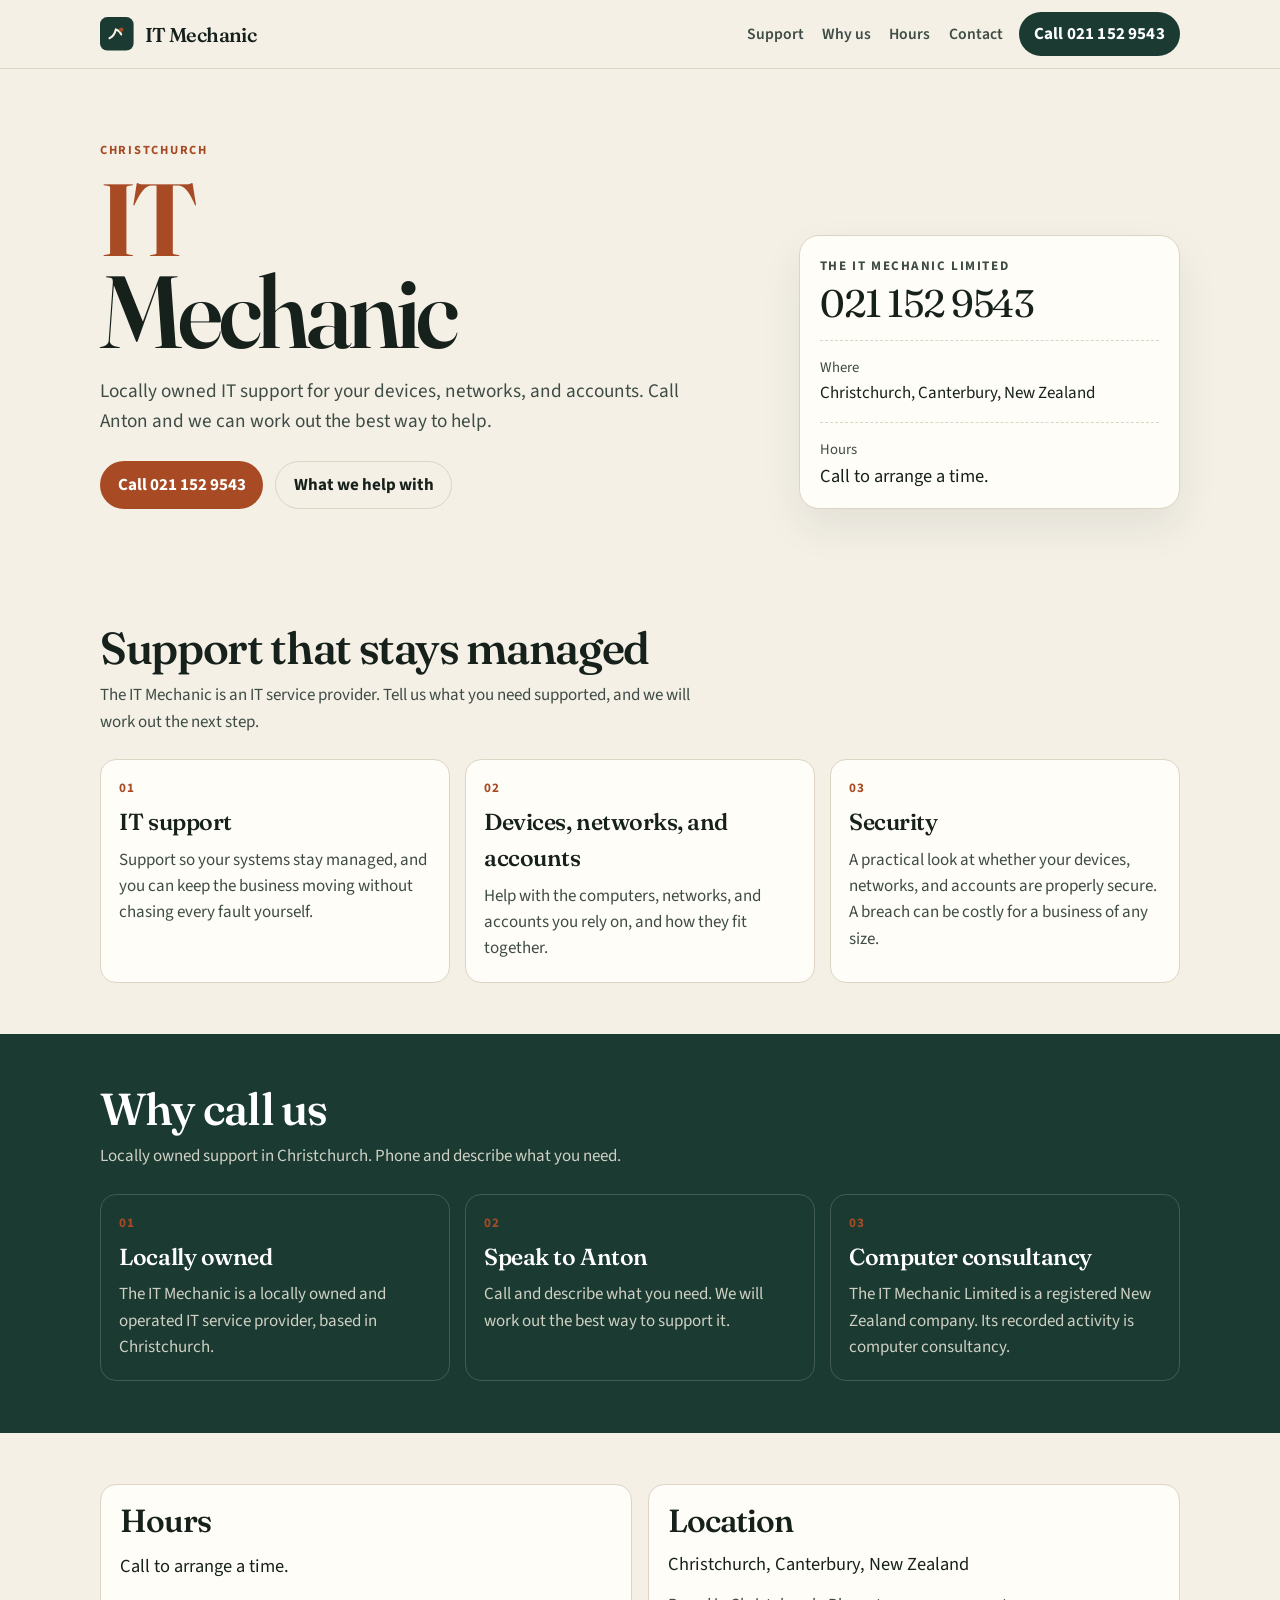
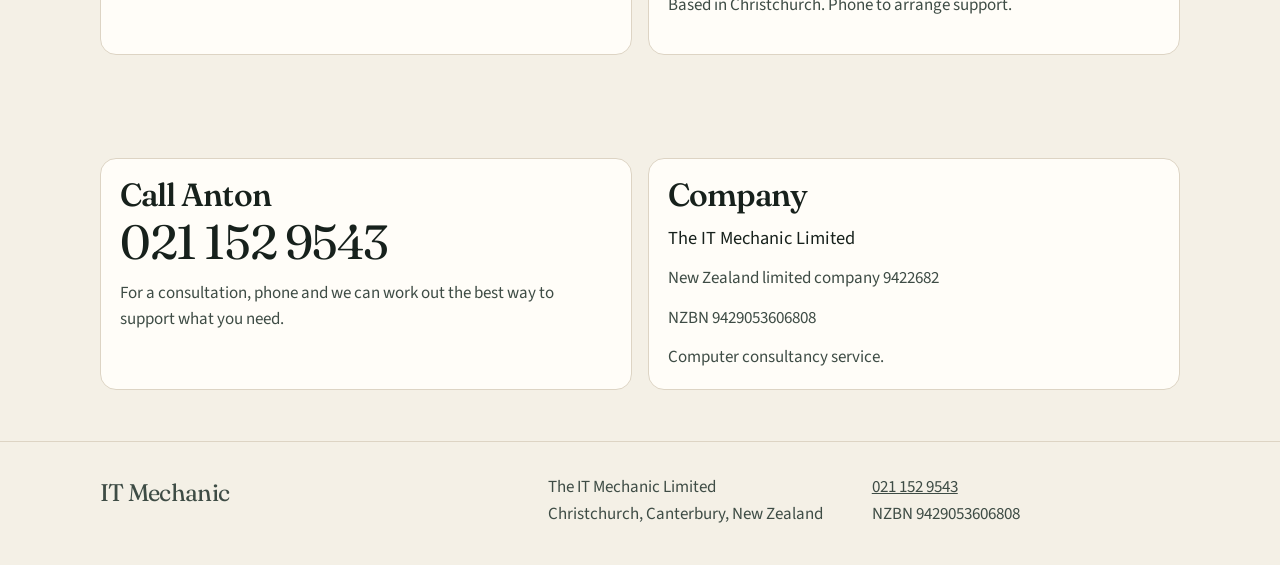
==== it-mechanic/index.html @ 21b5606f "Add a one-page site for The IT Mechanic Limited. The page is for the Christchurch company on the Com" ====
<!DOCTYPE html>
<html lang="en-NZ">
<head>
  <meta charset="utf-8">
  <meta name="viewport" content="width=device-width, initial-scale=1">
  <title>IT Mechanic | IT support in Christchurch</title>
  <meta name="description" content="IT Mechanic is a locally owned IT service provider in Christchurch. Computer consultancy for devices, networks, and accounts. Call 021 152 9543.">
  <link rel="canonical" href="https://itmech.nz/">
  <meta name="theme-color" content="#1b3a32">
  <link rel="icon" href="favicon.svg" type="image/svg+xml">
  <link rel="preconnect" href="https://fonts.googleapis.com">
  <link rel="preconnect" href="https://fonts.gstatic.com" crossorigin>
  <link href="https://fonts.googleapis.com/css2?family=Fraunces:opsz,wght@9..144,560;9..144,650&family=Source+Sans+3:wght@400;600;700&display=swap" rel="stylesheet">
  <link rel="stylesheet" href="css/styles.css">
  <script type="application/ld+json" id="site-jsonld">
  {
    "@context": "https://schema.org",
    "@type": "ProfessionalService",
    "name": "IT Mechanic",
    "legalName": "The IT Mechanic Limited",
    "telephone": "+64211529543",
    "areaServed": "Christchurch",
    "address": {
      "@type": "PostalAddress",
      "addressLocality": "Christchurch",
      "addressRegion": "Canterbury",
      "addressCountry": "NZ"
    },
    "identifier": "9429053606808",
    "url": "https://itmech.nz/"
  }
  </script>
</head>
<body>
  <a class="skip" href="#main">Skip to content</a>
  <header class="site-header">
    <div class="wrap header-inner">
      <a class="brand" href="#top">
        <svg class="mark" viewBox="0 0 64 64" aria-hidden="true">
          <rect width="64" height="64" rx="14" fill="#1b3a32"/>
          <path d="M18 40.5c6.2-2.2 10.2-8.2 12.2-16.5 4.8 1.2 8.2 4.6 10.2 9.2" fill="none" stroke="#f4f0e6" stroke-width="4" stroke-linecap="round"/>
          <circle cx="40.5" cy="24" r="4.2" fill="#a84b24"/>
        </svg>
        <span data-field="name">IT Mechanic</span>
      </a>
      <nav class="nav" aria-label="Page">
        <a href="#support">Support</a>
        <a href="#why">Why us</a>
        <a href="#visit">Hours</a>
        <a href="#contact">Contact</a>
      </nav>
      <a class="call" data-field="phone-link" data-label="Call" href="tel:+64211529543">Call 021 152 9543</a>
    </div>
  </header>

  <main id="main">
    <section class="hero" id="top">
      <div class="wrap hero-grid">
        <div>
          <p class="eyebrow" data-field="city">Christchurch</p>
          <h1><span>IT</span> Mechanic</h1>
          <p class="lede">Locally owned IT support for your devices, networks, and accounts. Call <span data-field="contact">Anton</span> and we can work out the best way to help.</p>
          <div class="hero-actions">
            <a class="btn btn-solid" data-field="phone-link" data-label="Call" href="tel:+64211529543">Call 021 152 9543</a>
            <a class="btn btn-ghost" href="#support">What we help with</a>
          </div>
        </div>
        <aside class="ticket" aria-label="Contact card">
          <p class="ticket-kicker" data-field="legal">The IT Mechanic Limited</p>
          <a class="ticket-phone" data-field="phone-link" href="tel:+64211529543">021 152 9543</a>
          <hr>
          <p class="ticket-label">Where</p>
          <p data-field="city-line">Christchurch, Canterbury, New Zealand</p>
          <hr>
          <p class="ticket-label">Hours</p>
          <p class="status" data-field="open-status" hidden></p>
          <p class="hours-note" data-field="hours-note">Call to arrange a time.</p>
        </aside>
      </div>
    </section>

    <section id="support">
      <div class="wrap">
        <div class="section-head">
          <h2>Support that stays managed</h2>
          <p>The IT Mechanic is an IT service provider. Tell us what you need supported, and we will work out the next step.</p>
        </div>
        <div class="cards" data-list="services"></div>
      </div>
    </section>

    <section class="band" id="why">
      <div class="wrap">
        <div class="section-head">
          <h2>Why call us</h2>
          <p>Locally owned support in Christchurch. Phone and describe what you need.</p>
        </div>
        <div class="reasons" data-list="reasons"></div>
      </div>
    </section>

    <section id="visit">
      <div class="wrap visit-grid">
        <article class="panel">
          <h2>Hours</h2>
          <p class="hours-note" data-field="hours-note">Call to arrange a time.</p>
          <dl class="hours" data-list="hours" hidden></dl>
        </article>
        <article class="panel">
          <h2>Location</h2>
          <p class="address" data-field="city-line">Christchurch, Canterbury, New Zealand</p>
          <p class="address" data-block="street" hidden><span data-field="street"></span></p>
          <p class="fine">Based in Christchurch. Phone to arrange support.</p>
          <p><a data-field="map" hidden href="">Map</a></p>
        </article>
      </div>
    </section>

    <section id="contact">
      <div class="wrap contact-grid">
        <article class="panel">
          <h2>Call <span data-field="contact">Anton</span></h2>
          <a class="contact-phone" data-field="phone-link" href="tel:+64211529543">021 152 9543</a>
          <p class="fine">For a consultation, phone and we can work out the best way to support what you need.</p>
          <p data-block="email" hidden><a href=""></a></p>
        </article>
        <article class="panel">
          <h2>Company</h2>
          <p class="address" data-field="legal">The IT Mechanic Limited</p>
          <p class="fine">New Zealand limited company <span data-field="company-number">9422682</span></p>
          <p class="fine">NZBN <span data-field="nzbn">9429053606808</span></p>
          <p class="fine">Computer consultancy service.</p>
        </article>
      </div>
    </section>
  </main>

  <footer class="site-footer">
    <div class="wrap footer-inner">
      <p class="footer-name" data-field="name">IT Mechanic</p>
      <p><span data-field="legal">The IT Mechanic Limited</span><br><span data-field="city-line">Christchurch, Canterbury, New Zealand</span></p>
      <p><a data-field="phone-link" href="tel:+64211529543">021 152 9543</a><br>NZBN <span data-field="nzbn">9429053606808</span></p>
    </div>
  </footer>

  <noscript>
    <div class="wrap" style="padding:1rem 0 2rem">
      <p>IT Mechanic, The IT Mechanic Limited, Christchurch. Call Anton on <a href="tel:+64211529543">021 152 9543</a>. IT support for devices, networks, and accounts. Hours by arrangement.</p>
    </div>
  </noscript>

  <script src="js/site.config.js"></script>
  <script src="js/main.js"></script>
</body>
</html>
---- it-mechanic/css/styles.css ----
:root {
  --paper: #f4f0e6;
  --paper-2: #fffdf8;
  --ink: #17211c;
  --ink-soft: #3e4c45;
  --line: #ddd4c4;
  --pine: #1b3a32;
  --pine-2: #24493f;
  --copper: #a84b24;
  --cream: #f7f1e4;
  --shadow: 0 18px 40px rgba(23, 33, 28, 0.08);
  --serif: "Fraunces", "Iowan Old Style", Palatino, Georgia, serif;
  --sans: "Source Sans 3", "Segoe UI", sans-serif;
}

* { box-sizing: border-box; }

[hidden] { display: none !important; }

html { scroll-behavior: smooth; }

body {
  margin: 0;
  background: var(--paper);
  color: var(--ink);
  font-family: var(--sans);
  font-size: 1.0625rem;
  line-height: 1.55;
}

img, svg { display: block; max-width: 100%; }

a { color: inherit; }

.skip {
  position: absolute;
  left: 1rem;
  top: -4rem;
  background: var(--ink);
  color: white;
  padding: 0.6rem 0.9rem;
  z-index: 10;
}

.skip:focus { top: 1rem; }

.wrap {
  width: min(1080px, calc(100% - 2rem));
  margin-inline: auto;
}

.site-header {
  position: sticky;
  top: 0;
  z-index: 5;
  background: rgba(244, 240, 230, 0.92);
  backdrop-filter: blur(10px);
  border-bottom: 1px solid var(--line);
}

.header-inner {
  display: flex;
  align-items: center;
  gap: 1rem;
  min-height: 4.25rem;
}

.brand {
  display: flex;
  align-items: center;
  gap: 0.7rem;
  text-decoration: none;
  font-family: var(--serif);
  font-weight: 560;
  letter-spacing: -0.03em;
  font-size: 1.25rem;
}

.mark {
  width: 2.1rem;
  height: 2.1rem;
  flex: none;
}

.nav {
  display: none;
  gap: 1.15rem;
  margin-left: auto;
}

.nav a {
  text-decoration: none;
  color: var(--ink-soft);
  font-weight: 600;
  font-size: 0.98rem;
}

.nav a:hover { color: var(--ink); }

.call {
  margin-left: auto;
  display: inline-flex;
  align-items: center;
  justify-content: center;
  min-height: 2.75rem;
  padding: 0.4rem 0.95rem;
  background: var(--pine);
  color: white;
  text-decoration: none;
  border-radius: 999px;
  font-weight: 700;
  letter-spacing: 0.01em;
}

.nav + .call { margin-left: 0; }

.call:hover { background: var(--pine-2); }

.hero {
  padding: 2.5rem 0 3rem;
}

.hero-grid {
  display: grid;
  gap: 1.5rem;
}

.eyebrow {
  margin: 0 0 0.8rem;
  color: var(--copper);
  font-weight: 700;
  letter-spacing: 0.14em;
  text-transform: uppercase;
  font-size: 0.78rem;
}

h1 {
  margin: 0;
  font-family: var(--serif);
  font-weight: 560;
  font-size: clamp(3.4rem, 12vw, 6.4rem);
  line-height: 0.9;
  letter-spacing: -0.045em;
}

h1 span {
  display: block;
  font-style: normal;
  font-weight: 650;
  color: var(--copper);
}

.lede {
  max-width: 38rem;
  margin: 1.25rem 0 0;
  font-size: 1.2rem;
  color: var(--ink-soft);
}

.hero-actions {
  display: flex;
  flex-wrap: wrap;
  gap: 0.75rem;
  margin-top: 1.5rem;
}

.btn {
  display: inline-flex;
  align-items: center;
  justify-content: center;
  min-height: 3rem;
  padding: 0.55rem 1.1rem;
  border-radius: 999px;
  text-decoration: none;
  font-weight: 700;
}

.btn-solid { background: var(--copper); color: white; }
.btn-solid:hover { background: #8d3d1c; }
.btn-ghost {
  border: 1px solid var(--line);
  background: transparent;
}

.ticket {
  background: var(--paper-2);
  border: 1px solid var(--line);
  border-radius: 1.25rem;
  box-shadow: var(--shadow);
  padding: 1.25rem 1.25rem 1.1rem;
}

.ticket p { margin: 0; }

.ticket-kicker {
  color: var(--ink-soft);
  font-size: 0.82rem;
  letter-spacing: 0.12em;
  text-transform: uppercase;
  font-weight: 700;
}

.ticket-phone {
  display: block;
  margin-top: 0.35rem;
  font-family: var(--serif);
  font-size: clamp(1.8rem, 5vw, 2.4rem);
  letter-spacing: -0.03em;
  text-decoration: none;
  line-height: 1.1;
}

.ticket hr {
  border: 0;
  border-top: 1px dashed var(--line);
  margin: 1rem 0;
}

.ticket-label {
  color: var(--ink-soft);
  font-size: 0.92rem;
}

.status {
  display: inline-block;
  margin-top: 0.45rem;
  padding: 0.2rem 0.55rem;
  border-radius: 999px;
  background: #f0e4d4;
  color: #6d3a1d;
  font-weight: 700;
  font-size: 0.92rem;
}

.status.is-open {
  background: #e3f0e6;
  color: #1d4a32;
}

section { padding: 3.2rem 0; }

.section-head {
  max-width: 38rem;
  margin-bottom: 1.5rem;
}

h2 {
  margin: 0;
  font-family: var(--serif);
  font-size: clamp(2rem, 5vw, 2.8rem);
  font-weight: 560;
  letter-spacing: -0.03em;
  line-height: 1.05;
}

.section-head p {
  margin: 0.7rem 0 0;
  color: var(--ink-soft);
}

.cards, .reasons {
  display: grid;
  gap: 0.9rem;
}

.card {
  background: var(--paper-2);
  border: 1px solid var(--line);
  border-radius: 1rem;
  padding: 1.15rem 1.15rem 1.25rem;
}

.card-num {
  margin: 0;
  color: var(--copper);
  font-weight: 700;
  letter-spacing: 0.08em;
  font-size: 0.82rem;
}

.card h3 {
  margin: 0.35rem 0 0.4rem;
  font-family: var(--serif);
  font-size: 1.45rem;
  font-weight: 560;
  letter-spacing: -0.02em;
}

.card p:last-child { margin: 0; color: var(--ink-soft); }

.band {
  background: var(--pine);
  color: var(--cream);
}

.band .card {
  background: transparent;
  border-color: rgba(247, 241, 228, 0.18);
}

.band .card p:last-child,
.band .section-head p { color: rgba(247, 241, 228, 0.82); }

.band h2, .band h3 { color: white; }

.visit-grid, .contact-grid {
  display: grid;
  gap: 1rem;
}

.panel {
  background: var(--paper-2);
  border: 1px solid var(--line);
  border-radius: 1rem;
  padding: 1.2rem;
}

.panel h2 { font-size: 2rem; }

.hours {
  margin: 1rem 0 0;
}

.hours-row {
  display: grid;
  grid-template-columns: 1fr auto;
  gap: 1rem;
  padding: 0.55rem 0;
  border-top: 1px solid var(--line);
}

.hours-row dt, .hours-row dd { margin: 0; }
.hours-row dd { font-weight: 700; }

.hours-note {
  margin: 0.9rem 0 0;
  font-size: 1.15rem;
}

.address {
  margin: 0.8rem 0 0;
  font-size: 1.15rem;
}

.contact-phone {
  display: inline-block;
  margin-top: 0.4rem;
  font-family: var(--serif);
  font-size: clamp(2rem, 6vw, 3rem);
  letter-spacing: -0.03em;
  text-decoration: none;
  line-height: 1;
}

.fine {
  margin: 0.8rem 0 0;
  color: var(--ink-soft);
}

.site-footer {
  padding: 2rem 0 2.4rem;
  border-top: 1px solid var(--line);
}

.footer-inner {
  display: grid;
  gap: 0.35rem;
}

.footer-name {
  margin: 0;
  font-family: var(--serif);
  font-size: 1.5rem;
  letter-spacing: -0.03em;
}

.site-footer p { margin: 0; color: var(--ink-soft); }

:focus-visible {
  outline: 3px solid var(--copper);
  outline-offset: 3px;
}

@media (min-width: 720px) {
  .nav { display: flex; }
  .call { margin-left: 0; }
  .hero { padding: 4.5rem 0 4rem; }
  .hero-grid {
    grid-template-columns: 1.4fr 0.8fr;
    align-items: end;
    gap: 2rem;
  }
  .cards, .reasons { grid-template-columns: repeat(3, 1fr); }
  .visit-grid, .contact-grid { grid-template-columns: 1fr 1fr; }
  .footer-inner {
    grid-template-columns: 1.4fr 1fr 1fr;
    gap: 1rem;
    align-items: start;
  }
}

@media (prefers-reduced-motion: reduce) {
  html { scroll-behavior: auto; }
}
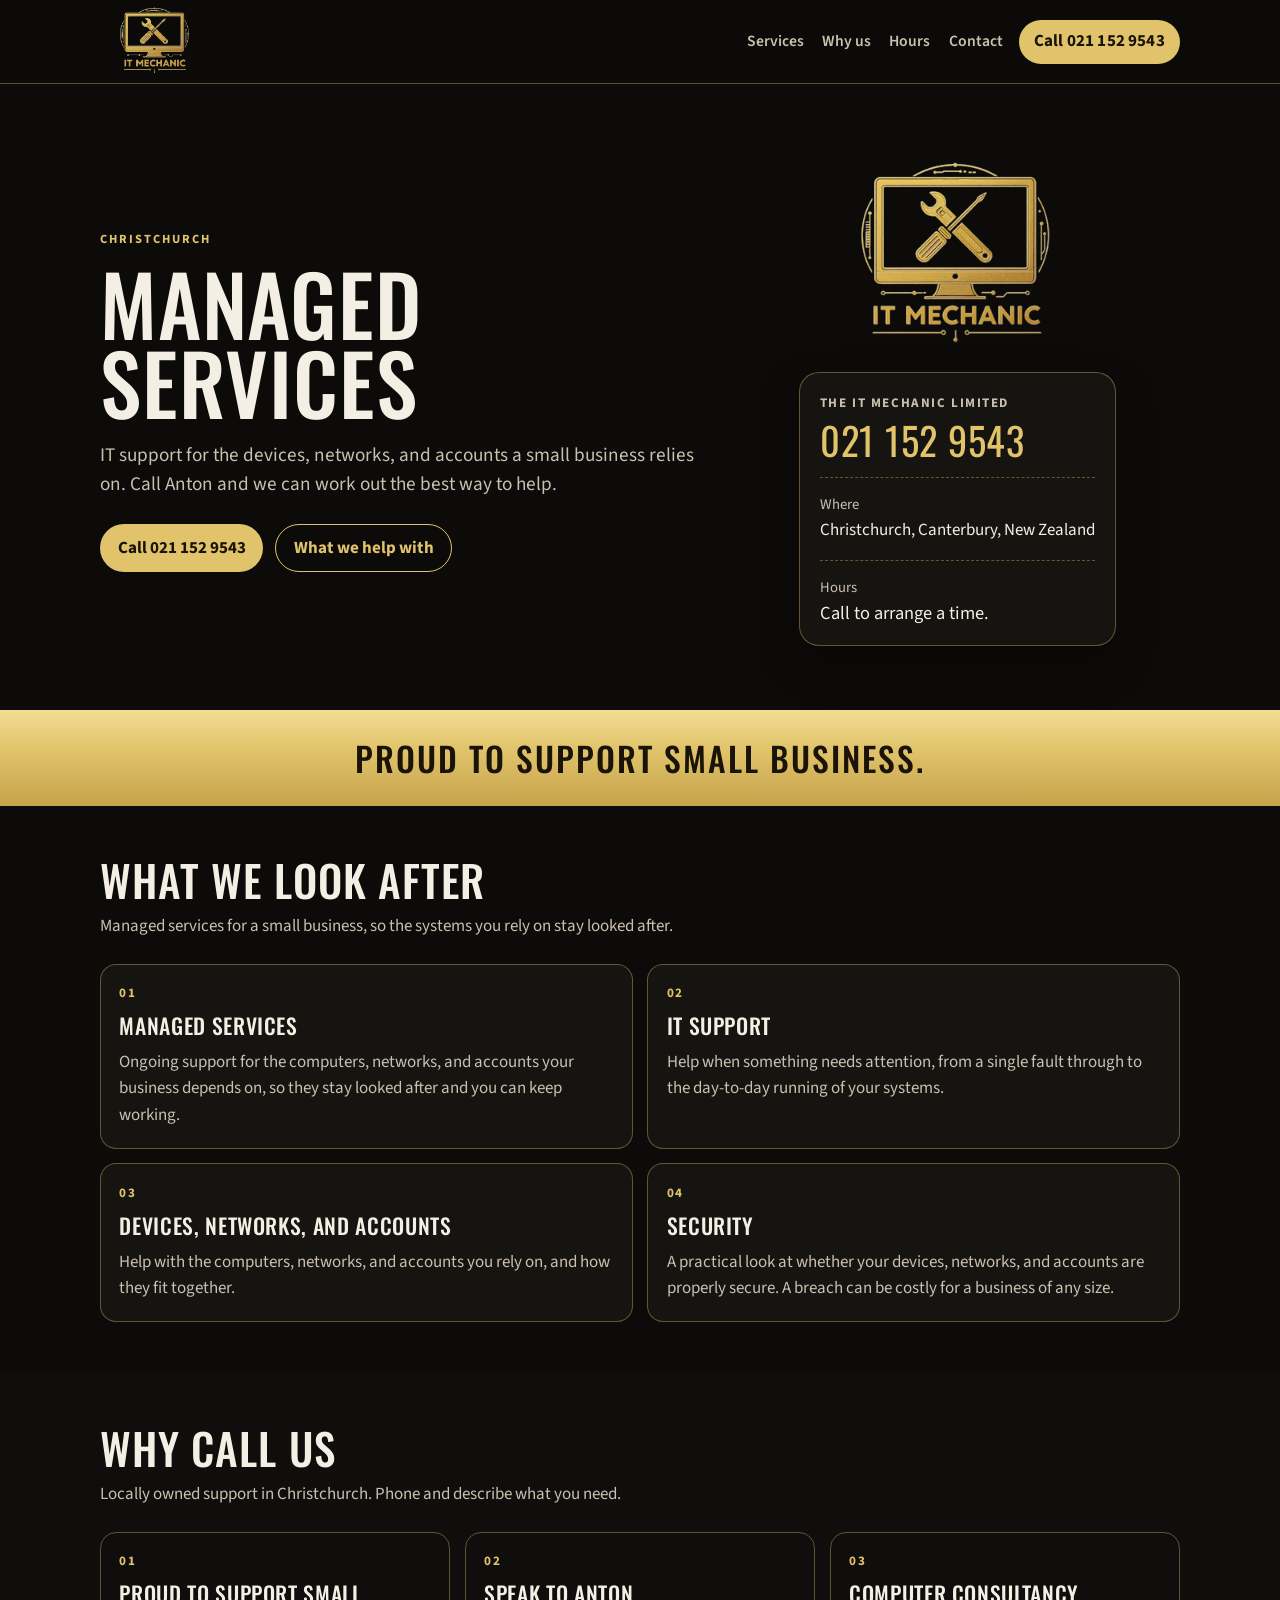
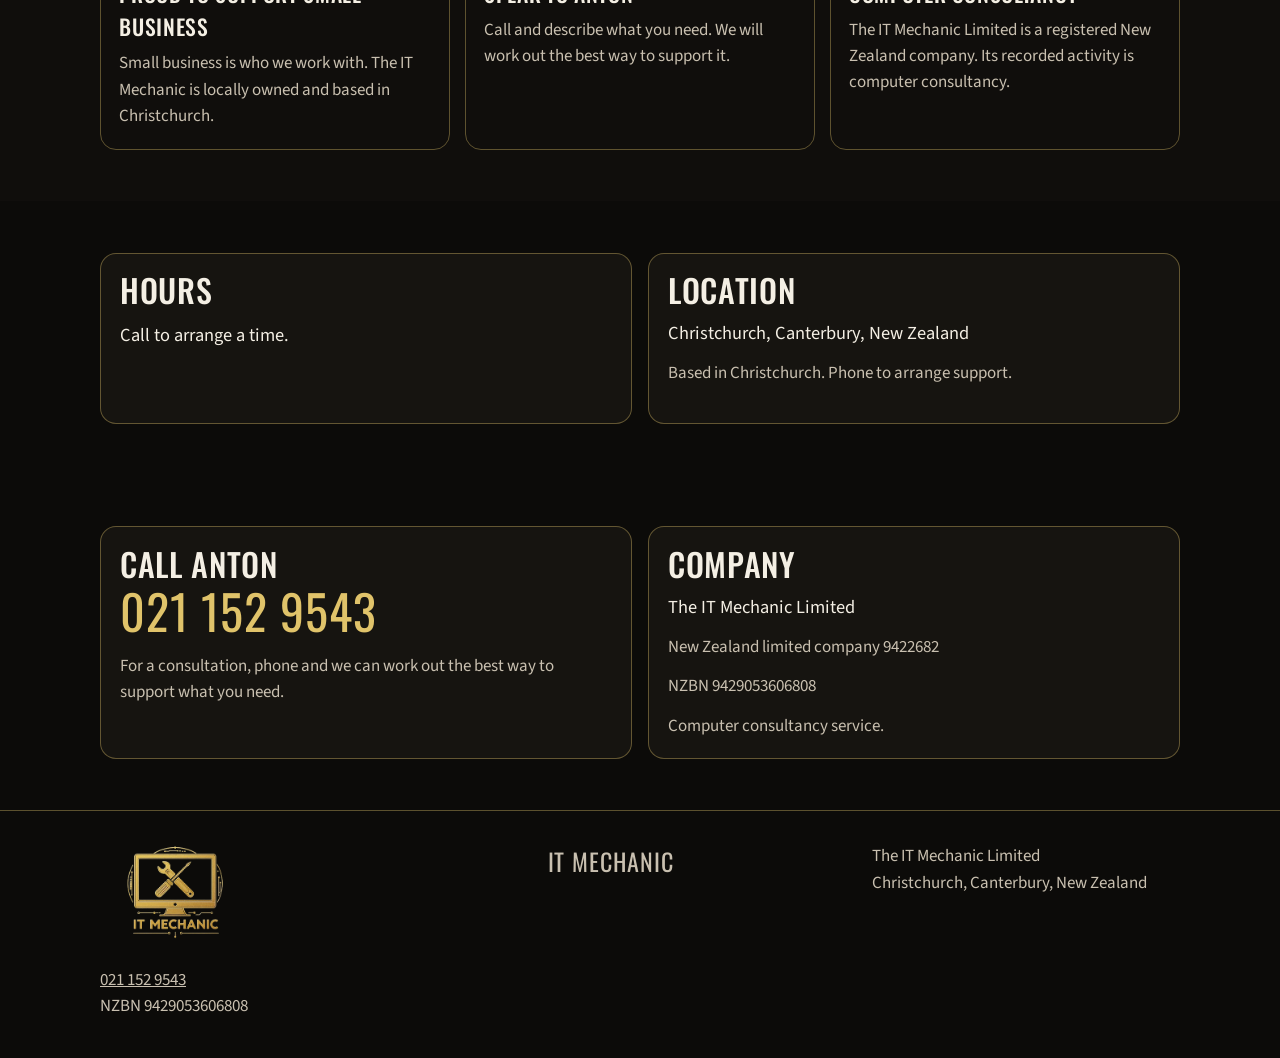
==== commit 5167019e: "Use the gold IT Mechanic logo and add managed services. The page now follows the black-and-gold mark" ====
--- a/it-mechanic/index.html
+++ b/it-mechanic/index.html
@@ -3,14 +3,17 @@
 <head>
   <meta charset="utf-8">
   <meta name="viewport" content="width=device-width, initial-scale=1">
-  <title>IT Mechanic | IT support in Christchurch</title>
-  <meta name="description" content="IT Mechanic is a locally owned IT service provider in Christchurch. Computer consultancy for devices, networks, and accounts. Call 021 152 9543.">
+  <title>IT Mechanic | Managed services in Christchurch</title>
+  <meta name="description" content="IT Mechanic provides managed services for small business in Christchurch. Locally owned IT support for devices, networks, and accounts. Call 021 152 9543.">
   <link rel="canonical" href="https://itmech.nz/">
-  <meta name="theme-color" content="#1b3a32">
-  <link rel="icon" href="favicon.svg" type="image/svg+xml">
+  <meta property="og:title" content="IT Mechanic | Managed services in Christchurch">
+  <meta property="og:description" content="Proud to support small business. Managed services and IT support in Christchurch.">
+  <meta property="og:image" content="https://itmech.nz/img/logo-on-black.png">
+  <meta name="theme-color" content="#0c0b09">
+  <link rel="icon" href="img/logo.png" type="image/png">
   <link rel="preconnect" href="https://fonts.googleapis.com">
   <link rel="preconnect" href="https://fonts.gstatic.com" crossorigin>
-  <link href="https://fonts.googleapis.com/css2?family=Fraunces:opsz,wght@9..144,560;9..144,650&family=Source+Sans+3:wght@400;600;700&display=swap" rel="stylesheet">
+  <link href="https://fonts.googleapis.com/css2?family=Oswald:wght@500;600&family=Source+Sans+3:wght@400;600;700&display=swap" rel="stylesheet">
   <link rel="stylesheet" href="css/styles.css">
   <script type="application/ld+json" id="site-jsonld">
   {
@@ -36,15 +39,10 @@
   <header class="site-header">
     <div class="wrap header-inner">
       <a class="brand" href="#top">
-        <svg class="mark" viewBox="0 0 64 64" aria-hidden="true">
-          <rect width="64" height="64" rx="14" fill="#1b3a32"/>
-          <path d="M18 40.5c6.2-2.2 10.2-8.2 12.2-16.5 4.8 1.2 8.2 4.6 10.2 9.2" fill="none" stroke="#f4f0e6" stroke-width="4" stroke-linecap="round"/>
-          <circle cx="40.5" cy="24" r="4.2" fill="#a84b24"/>
-        </svg>
-        <span data-field="name">IT Mechanic</span>
+        <img class="brand-logo" src="img/logo.png" alt="IT Mechanic">
       </a>
       <nav class="nav" aria-label="Page">
-        <a href="#support">Support</a>
+        <a href="#support">Services</a>
         <a href="#why">Why us</a>
         <a href="#visit">Hours</a>
         <a href="#contact">Contact</a>
@@ -58,13 +56,15 @@
       <div class="wrap hero-grid">
         <div>
           <p class="eyebrow" data-field="city">Christchurch</p>
-          <h1><span>IT</span> Mechanic</h1>
-          <p class="lede">Locally owned IT support for your devices, networks, and accounts. Call <span data-field="contact">Anton</span> and we can work out the best way to help.</p>
+          <h1>Managed services</h1>
+          <p class="lede">IT support for the devices, networks, and accounts a small business relies on. Call <span data-field="contact">Anton</span> and we can work out the best way to help.</p>
           <div class="hero-actions">
             <a class="btn btn-solid" data-field="phone-link" data-label="Call" href="tel:+64211529543">Call 021 152 9543</a>
             <a class="btn btn-ghost" href="#support">What we help with</a>
           </div>
         </div>
+        <div class="hero-mark">
+          <img class="hero-logo" src="img/logo.png" alt="">
         <aside class="ticket" aria-label="Contact card">
           <p class="ticket-kicker" data-field="legal">The IT Mechanic Limited</p>
           <a class="ticket-phone" data-field="phone-link" href="tel:+64211529543">021 152 9543</a>
@@ -76,14 +76,21 @@
           <p class="status" data-field="open-status" hidden></p>
           <p class="hours-note" data-field="hours-note">Call to arrange a time.</p>
         </aside>
+        </div>
+      </div>
+    </section>
+
+    <section class="pride" aria-label="Small business">
+      <div class="wrap">
+        <p>Proud to support small business.</p>
       </div>
     </section>
 
     <section id="support">
       <div class="wrap">
         <div class="section-head">
-          <h2>Support that stays managed</h2>
-          <p>The IT Mechanic is an IT service provider. Tell us what you need supported, and we will work out the next step.</p>
+          <h2>What we look after</h2>
+          <p>Managed services for a small business, so the systems you rely on stay looked after.</p>
         </div>
         <div class="cards" data-list="services"></div>
       </div>
@@ -137,6 +144,7 @@
 
   <footer class="site-footer">
     <div class="wrap footer-inner">
+      <img class="footer-logo" src="img/logo.png" alt="">
       <p class="footer-name" data-field="name">IT Mechanic</p>
       <p><span data-field="legal">The IT Mechanic Limited</span><br><span data-field="city-line">Christchurch, Canterbury, New Zealand</span></p>
       <p><a data-field="phone-link" href="tel:+64211529543">021 152 9543</a><br>NZBN <span data-field="nzbn">9429053606808</span></p>
@@ -145,7 +153,7 @@
 
   <noscript>
     <div class="wrap" style="padding:1rem 0 2rem">
-      <p>IT Mechanic, The IT Mechanic Limited, Christchurch. Call Anton on <a href="tel:+64211529543">021 152 9543</a>. IT support for devices, networks, and accounts. Hours by arrangement.</p>
+      <p>IT Mechanic, The IT Mechanic Limited, Christchurch. Managed services for small business. Proud to support small business. Call Anton on <a href="tel:+64211529543">021 152 9543</a>. Hours by arrangement.</p>
     </div>
   </noscript>
 
--- a/it-mechanic/css/styles.css
+++ b/it-mechanic/css/styles.css
@@ -1,15 +1,14 @@
 :root {
-  --paper: #f4f0e6;
-  --paper-2: #fffdf8;
-  --ink: #17211c;
-  --ink-soft: #3e4c45;
-  --line: #ddd4c4;
-  --pine: #1b3a32;
-  --pine-2: #24493f;
-  --copper: #a84b24;
-  --cream: #f7f1e4;
-  --shadow: 0 18px 40px rgba(23, 33, 28, 0.08);
-  --serif: "Fraunces", "Iowan Old Style", Palatino, Georgia, serif;
+  --paper: #0c0b09;
+  --paper-2: #161410;
+  --ink: #f4efe4;
+  --ink-soft: #c9c0b0;
+  --line: rgba(224, 195, 106, 0.38);
+  --gold: #e0c36a;
+  --gold-deep: #c6a24b;
+  --ink-on-gold: #1a1408;
+  --shadow: 0 18px 40px rgba(0, 0, 0, 0.35);
+  --display: "Oswald", "Arial Narrow", sans-serif;
   --sans: "Source Sans 3", "Segoe UI", sans-serif;
 }
 
@@ -36,8 +35,8 @@
   position: absolute;
   left: 1rem;
   top: -4rem;
-  background: var(--ink);
-  color: white;
+  background: var(--gold);
+  color: var(--ink-on-gold);
   padding: 0.6rem 0.9rem;
   z-index: 10;
 }
@@ -53,7 +52,7 @@
   position: sticky;
   top: 0;
   z-index: 5;
-  background: rgba(244, 240, 230, 0.92);
+  background: rgba(12, 11, 9, 0.92);
   backdrop-filter: blur(10px);
   border-bottom: 1px solid var(--line);
 }
@@ -62,24 +61,35 @@
   display: flex;
   align-items: center;
   gap: 1rem;
-  min-height: 4.25rem;
+  min-height: 5.2rem;
 }
 
 .brand {
   display: flex;
   align-items: center;
-  gap: 0.7rem;
-  text-decoration: none;
-  font-family: var(--serif);
-  font-weight: 560;
-  letter-spacing: -0.03em;
-  font-size: 1.25rem;
-}
-
-.mark {
-  width: 2.1rem;
-  height: 2.1rem;
-  flex: none;
+  text-decoration: none;
+}
+
+.brand-logo {
+  height: 4.6rem;
+  width: auto;
+}
+
+.hero-mark {
+  display: grid;
+  justify-items: center;
+  gap: 1rem;
+}
+
+.hero-logo {
+  width: min(280px, 78%);
+  height: auto;
+}
+
+.footer-logo {
+  width: 9.5rem;
+  height: auto;
+  margin-bottom: 0.4rem;
 }
 
 .nav {
@@ -104,8 +114,8 @@
   justify-content: center;
   min-height: 2.75rem;
   padding: 0.4rem 0.95rem;
-  background: var(--pine);
-  color: white;
+  background: var(--gold);
+  color: var(--ink-on-gold);
   text-decoration: none;
   border-radius: 999px;
   font-weight: 700;
@@ -114,7 +124,7 @@
 
 .nav + .call { margin-left: 0; }
 
-.call:hover { background: var(--pine-2); }
+.call:hover { background: #f0d48a; }
 
 .hero {
   padding: 2.5rem 0 3rem;
@@ -127,27 +137,21 @@
 
 .eyebrow {
   margin: 0 0 0.8rem;
-  color: var(--copper);
-  font-weight: 700;
-  letter-spacing: 0.14em;
+  color: var(--gold);
+  font-weight: 700;
+  letter-spacing: 0.16em;
   text-transform: uppercase;
   font-size: 0.78rem;
 }
 
 h1 {
   margin: 0;
-  font-family: var(--serif);
-  font-weight: 560;
-  font-size: clamp(3.4rem, 12vw, 6.4rem);
-  line-height: 0.9;
-  letter-spacing: -0.045em;
-}
-
-h1 span {
-  display: block;
-  font-style: normal;
-  font-weight: 650;
-  color: var(--copper);
+  font-family: var(--display);
+  font-weight: 500;
+  font-size: clamp(3rem, 10vw, 5.2rem);
+  line-height: 0.95;
+  letter-spacing: 0.01em;
+  text-transform: uppercase;
 }
 
 .lede {
@@ -175,10 +179,11 @@
   font-weight: 700;
 }
 
-.btn-solid { background: var(--copper); color: white; }
-.btn-solid:hover { background: #8d3d1c; }
+.btn-solid { background: var(--gold); color: var(--ink-on-gold); }
+.btn-solid:hover { background: #f0d48a; }
 .btn-ghost {
-  border: 1px solid var(--line);
+  border: 1px solid var(--gold);
+  color: var(--gold);
   background: transparent;
 }
 
@@ -203,11 +208,12 @@
 .ticket-phone {
   display: block;
   margin-top: 0.35rem;
-  font-family: var(--serif);
+  font-family: var(--display);
   font-size: clamp(1.8rem, 5vw, 2.4rem);
-  letter-spacing: -0.03em;
+  letter-spacing: 0.02em;
   text-decoration: none;
   line-height: 1.1;
+  color: var(--gold);
 }
 
 .ticket hr {
@@ -226,8 +232,8 @@
   margin-top: 0.45rem;
   padding: 0.2rem 0.55rem;
   border-radius: 999px;
-  background: #f0e4d4;
-  color: #6d3a1d;
+  background: #3a3018;
+  color: var(--gold);
   font-weight: 700;
   font-size: 0.92rem;
 }
@@ -246,11 +252,12 @@
 
 h2 {
   margin: 0;
-  font-family: var(--serif);
-  font-size: clamp(2rem, 5vw, 2.8rem);
-  font-weight: 560;
-  letter-spacing: -0.03em;
+  font-family: var(--display);
+  font-size: clamp(2rem, 5vw, 2.7rem);
+  font-weight: 500;
+  letter-spacing: 0.02em;
   line-height: 1.05;
+  text-transform: uppercase;
 }
 
 .section-head p {
@@ -272,36 +279,53 @@
 
 .card-num {
   margin: 0;
-  color: var(--copper);
-  font-weight: 700;
-  letter-spacing: 0.08em;
+  color: var(--gold);
+  font-weight: 700;
+  letter-spacing: 0.12em;
   font-size: 0.82rem;
 }
 
 .card h3 {
   margin: 0.35rem 0 0.4rem;
-  font-family: var(--serif);
-  font-size: 1.45rem;
-  font-weight: 560;
-  letter-spacing: -0.02em;
+  font-family: var(--display);
+  font-size: 1.35rem;
+  font-weight: 500;
+  letter-spacing: 0.03em;
+  text-transform: uppercase;
 }
 
 .card p:last-child { margin: 0; color: var(--ink-soft); }
 
+.pride {
+  padding: 1.35rem 0;
+  background: linear-gradient(180deg, #f3dc93 0%, #e0c36a 42%, #c6a24b 100%);
+  color: var(--ink-on-gold);
+}
+
+.pride p {
+  margin: 0;
+  font-family: var(--display);
+  font-weight: 500;
+  font-size: clamp(1.45rem, 3vw, 2.1rem);
+  letter-spacing: 0.06em;
+  text-align: center;
+  text-transform: uppercase;
+}
+
 .band {
-  background: var(--pine);
-  color: var(--cream);
+  background: #100e0c;
+  color: var(--ink);
 }
 
 .band .card {
   background: transparent;
-  border-color: rgba(247, 241, 228, 0.18);
+  border-color: var(--line);
 }
 
 .band .card p:last-child,
-.band .section-head p { color: rgba(247, 241, 228, 0.82); }
-
-.band h2, .band h3 { color: white; }
+.band .section-head p { color: var(--ink-soft); }
+
+.band h2, .band h3 { color: var(--ink); }
 
 .visit-grid, .contact-grid {
   display: grid;
@@ -345,11 +369,12 @@
 .contact-phone {
   display: inline-block;
   margin-top: 0.4rem;
-  font-family: var(--serif);
+  font-family: var(--display);
   font-size: clamp(2rem, 6vw, 3rem);
-  letter-spacing: -0.03em;
+  letter-spacing: 0.02em;
   text-decoration: none;
   line-height: 1;
+  color: var(--gold);
 }
 
 .fine {
@@ -369,15 +394,16 @@
 
 .footer-name {
   margin: 0;
-  font-family: var(--serif);
+  font-family: var(--display);
   font-size: 1.5rem;
-  letter-spacing: -0.03em;
+  letter-spacing: 0.04em;
+  text-transform: uppercase;
 }
 
 .site-footer p { margin: 0; color: var(--ink-soft); }
 
 :focus-visible {
-  outline: 3px solid var(--copper);
+  outline: 3px solid var(--gold);
   outline-offset: 3px;
 }
 
@@ -386,11 +412,13 @@
   .call { margin-left: 0; }
   .hero { padding: 4.5rem 0 4rem; }
   .hero-grid {
-    grid-template-columns: 1.4fr 0.8fr;
-    align-items: end;
+    grid-template-columns: 1.15fr 0.85fr;
+    align-items: center;
     gap: 2rem;
   }
-  .cards, .reasons { grid-template-columns: repeat(3, 1fr); }
+  .hero-logo { width: min(300px, 100%); }
+  .cards { grid-template-columns: 1fr 1fr; }
+  .reasons { grid-template-columns: repeat(3, 1fr); }
   .visit-grid, .contact-grid { grid-template-columns: 1fr 1fr; }
   .footer-inner {
     grid-template-columns: 1.4fr 1fr 1fr;
